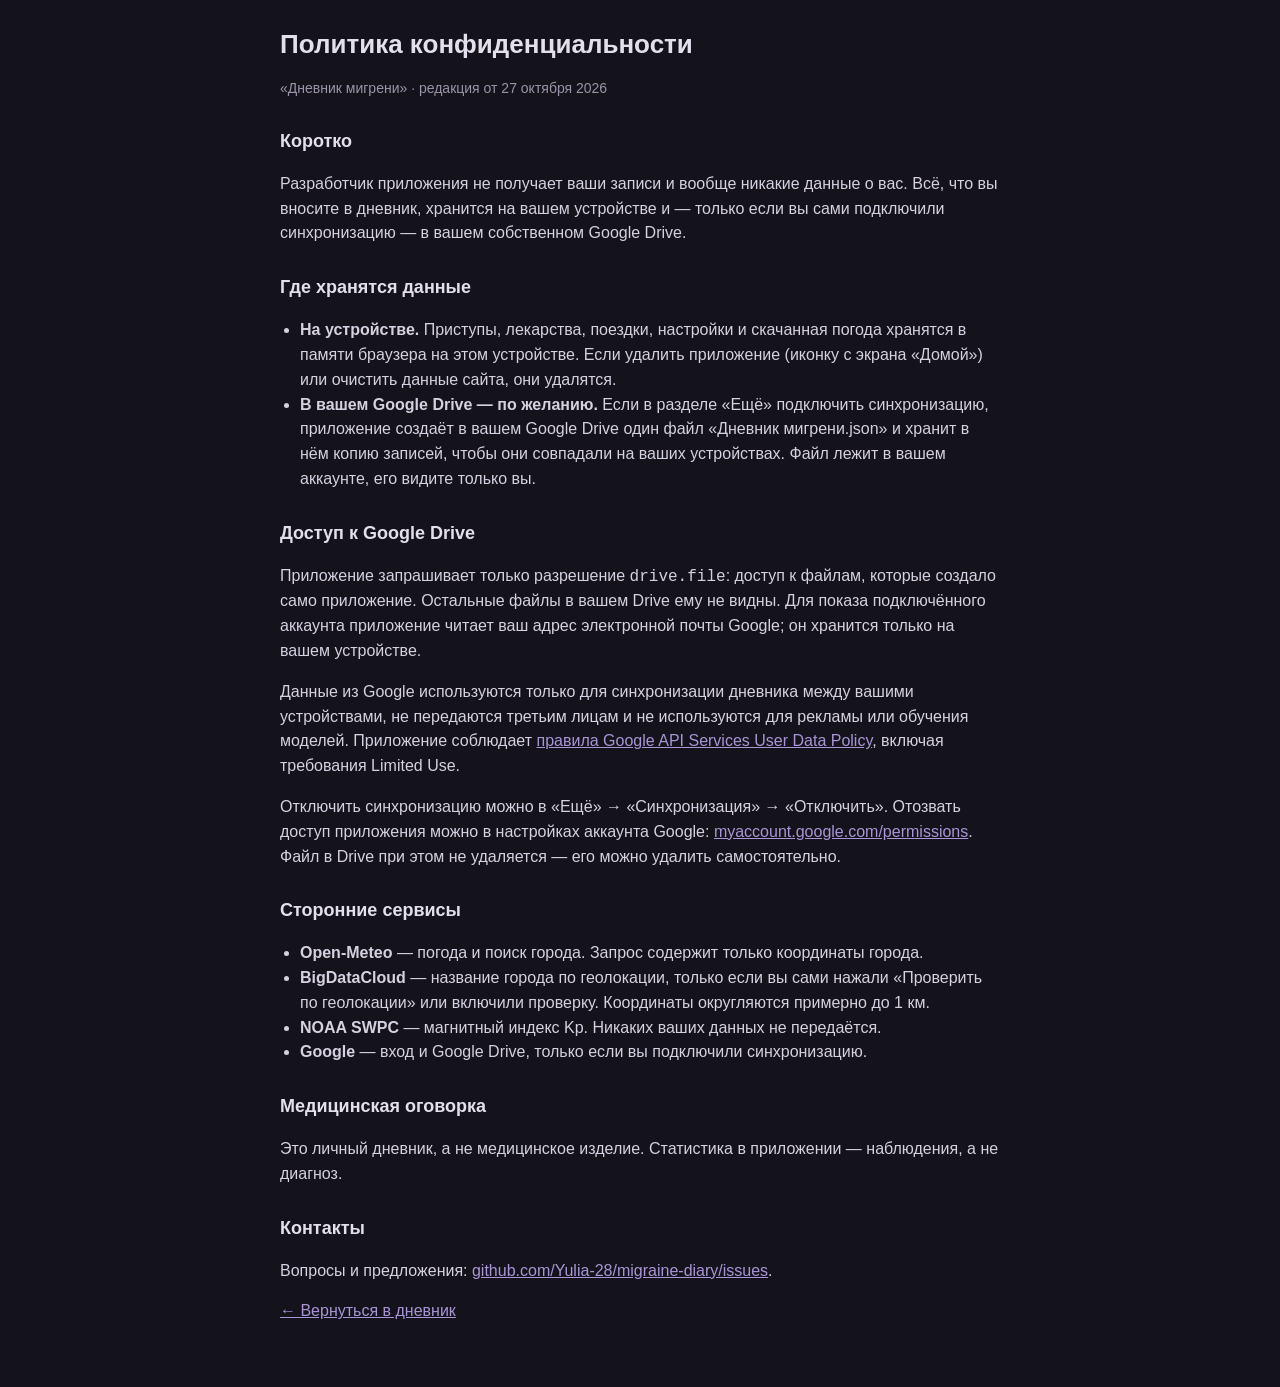
==== privacy.html @ 316d4855 "Release 2026-10-27 23:11 (app.9620841b.js) Co-Authored-By: Claude Opus 5.5 <noreply@anthropic.com>" ====
<!doctype html><html lang="ru"><head><meta charset="utf-8"><meta name="viewport" content="width=device-width, initial-scale=1, viewport-fit=cover"><meta name="theme-color" content="#14131b"><link rel="icon" type="image/png" href="icons/icon-192.png"><title>Политика конфиденциальности — Дневник мигрени</title><style>:root{color-scheme:dark}body{margin:0;background:#14131b;color:#e4dfec;font:16px/1.55 -apple-system,BlinkMacSystemFont,Segoe UI,Roboto,sans-serif}main{max-width:720px;margin:0 auto;padding:calc(24px + env(safe-area-inset-top)) 16px 48px}h1{font-size:26px;margin:0 0 4px}h2{font-size:18px;margin:28px 0 8px}p,li{color:#d6d0e0}.muted{color:#9a93ab;font-size:14px}a{color:#a995d6}ul{padding-left:20px}</style></head><body><main><h1>Политика конфиденциальности</h1><p class="muted">«Дневник мигрени» · редакция от 27 октября 2026</p><h2>Коротко</h2><p>Разработчик приложения не получает ваши записи и вообще никакие данные о вас. Всё, что вы вносите в дневник, хранится на вашем устройстве и — только если вы сами подключили синхронизацию — в вашем собственном Google Drive.</p><h2>Где хранятся данные</h2><ul><li><b>На устройстве.</b> Приступы, лекарства, поездки, настройки и скачанная погода хранятся в памяти браузера на этом устройстве. Если удалить приложение (иконку с экрана «Домой») или очистить данные сайта, они удалятся.</li><li><b>В вашем Google Drive — по желанию.</b> Если в разделе «Ещё» подключить синхронизацию, приложение создаёт в вашем Google Drive один файл «Дневник мигрени.json» и хранит в нём копию записей, чтобы они совпадали на ваших устройствах. Файл лежит в вашем аккаунте, его видите только вы.</li></ul><h2>Доступ к Google Drive</h2><p>Приложение запрашивает только разрешение <code>drive.file</code>: доступ к файлам, которые создало само приложение. Остальные файлы в вашем Drive ему не видны. Для показа подключённого аккаунта приложение читает ваш адрес электронной почты Google; он хранится только на вашем устройстве.</p><p>Данные из Google используются только для синхронизации дневника между вашими устройствами, не передаются третьим лицам и не используются для рекламы или обучения моделей. Приложение соблюдает <a href="https://developers.google.com/terms/api-services-user-data-policy" target="_blank" rel="noopener">правила Google API Services User Data Policy</a>, включая требования Limited Use.</p><p>Отключить синхронизацию можно в «Ещё» → «Синхронизация» → «Отключить». Отозвать доступ приложения можно в настройках аккаунта Google: <a href="https://myaccount.google.com/permissions" target="_blank" rel="noopener">myaccount.google.com/permissions</a>. Файл в Drive при этом не удаляется — его можно удалить самостоятельно.</p><h2>Сторонние сервисы</h2><ul><li><b>Open-Meteo</b> — погода и поиск города. Запрос содержит только координаты города.</li><li><b>BigDataCloud</b> — название города по геолокации, только если вы сами нажали «Проверить по геолокации» или включили проверку. Координаты округляются примерно до 1 км.</li><li><b>NOAA SWPC</b> — магнитный индекс Kp. Никаких ваших данных не передаётся.</li><li><b>Google</b> — вход и Google Drive, только если вы подключили синхронизацию.</li></ul><h2>Медицинская оговорка</h2><p>Это личный дневник, а не медицинское изделие. Статистика в приложении — наблюдения, а не диагноз.</p><h2>Контакты</h2><p>Вопросы и предложения: <a href="https://github.com/Yulia-28/migraine-diary/issues" target="_blank" rel="noopener">github.com/Yulia-28/migraine-diary/issues</a>.</p><p><a href="./">← Вернуться в дневник</a></p></main></body></html>
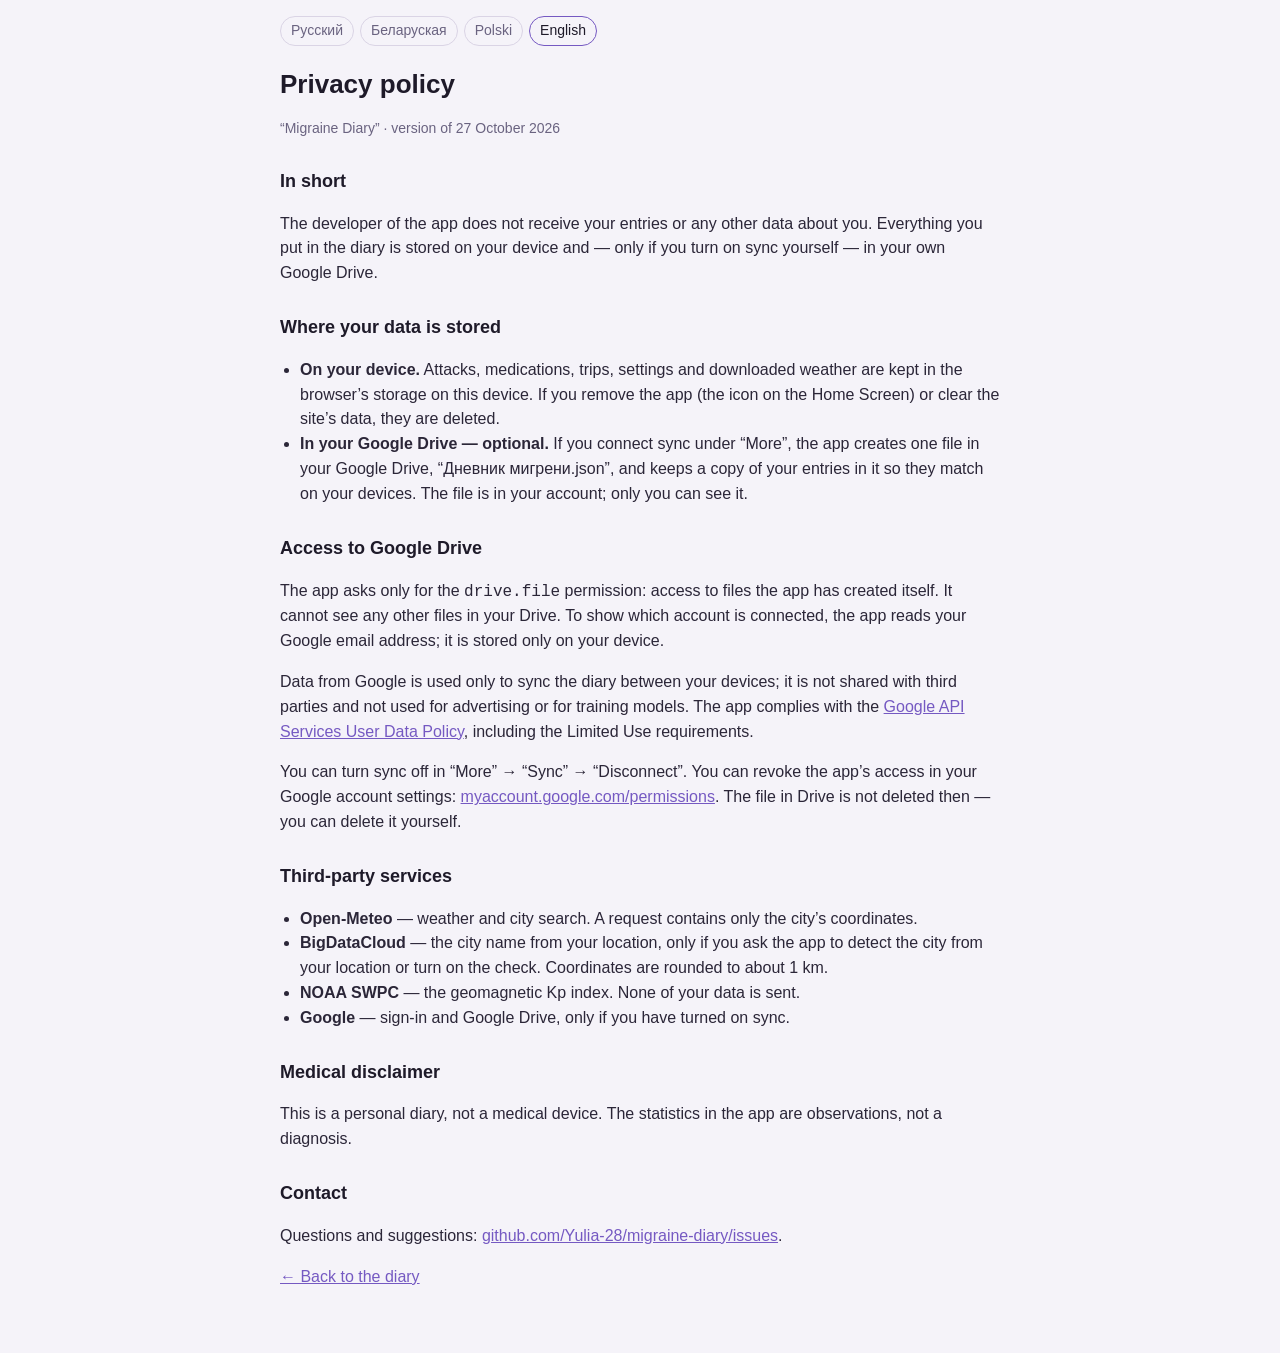
==== commit d88548d8: "Release 2026-10-30 13:15 (app.ea357f31.js) Co-Authored-By: Claude Opus 5.5 <noreply@anthropic.com>" ====
--- a/privacy.html
+++ b/privacy.html
@@ -1 +1,22 @@
-<!doctype html><html lang="ru"><head><meta charset="utf-8"><meta name="viewport" content="width=device-width, initial-scale=1, viewport-fit=cover"><meta name="theme-color" content="#14131b"><link rel="icon" type="image/png" href="icons/icon-192.png"><title>Политика конфиденциальности — Дневник мигрени</title><style>:root{color-scheme:dark}body{margin:0;background:#14131b;color:#e4dfec;font:16px/1.55 -apple-system,BlinkMacSystemFont,Segoe UI,Roboto,sans-serif}main{max-width:720px;margin:0 auto;padding:calc(24px + env(safe-area-inset-top)) 16px 48px}h1{font-size:26px;margin:0 0 4px}h2{font-size:18px;margin:28px 0 8px}p,li{color:#d6d0e0}.muted{color:#9a93ab;font-size:14px}a{color:#a995d6}ul{padding-left:20px}</style></head><body><main><h1>Политика конфиденциальности</h1><p class="muted">«Дневник мигрени» · редакция от 27 октября 2026</p><h2>Коротко</h2><p>Разработчик приложения не получает ваши записи и вообще никакие данные о вас. Всё, что вы вносите в дневник, хранится на вашем устройстве и — только если вы сами подключили синхронизацию — в вашем собственном Google Drive.</p><h2>Где хранятся данные</h2><ul><li><b>На устройстве.</b> Приступы, лекарства, поездки, настройки и скачанная погода хранятся в памяти браузера на этом устройстве. Если удалить приложение (иконку с экрана «Домой») или очистить данные сайта, они удалятся.</li><li><b>В вашем Google Drive — по желанию.</b> Если в разделе «Ещё» подключить синхронизацию, приложение создаёт в вашем Google Drive один файл «Дневник мигрени.json» и хранит в нём копию записей, чтобы они совпадали на ваших устройствах. Файл лежит в вашем аккаунте, его видите только вы.</li></ul><h2>Доступ к Google Drive</h2><p>Приложение запрашивает только разрешение <code>drive.file</code>: доступ к файлам, которые создало само приложение. Остальные файлы в вашем Drive ему не видны. Для показа подключённого аккаунта приложение читает ваш адрес электронной почты Google; он хранится только на вашем устройстве.</p><p>Данные из Google используются только для синхронизации дневника между вашими устройствами, не передаются третьим лицам и не используются для рекламы или обучения моделей. Приложение соблюдает <a href="https://developers.google.com/terms/api-services-user-data-policy" target="_blank" rel="noopener">правила Google API Services User Data Policy</a>, включая требования Limited Use.</p><p>Отключить синхронизацию можно в «Ещё» → «Синхронизация» → «Отключить». Отозвать доступ приложения можно в настройках аккаунта Google: <a href="https://myaccount.google.com/permissions" target="_blank" rel="noopener">myaccount.google.com/permissions</a>. Файл в Drive при этом не удаляется — его можно удалить самостоятельно.</p><h2>Сторонние сервисы</h2><ul><li><b>Open-Meteo</b> — погода и поиск города. Запрос содержит только координаты города.</li><li><b>BigDataCloud</b> — название города по геолокации, только если вы сами нажали «Проверить по геолокации» или включили проверку. Координаты округляются примерно до 1 км.</li><li><b>NOAA SWPC</b> — магнитный индекс Kp. Никаких ваших данных не передаётся.</li><li><b>Google</b> — вход и Google Drive, только если вы подключили синхронизацию.</li></ul><h2>Медицинская оговорка</h2><p>Это личный дневник, а не медицинское изделие. Статистика в приложении — наблюдения, а не диагноз.</p><h2>Контакты</h2><p>Вопросы и предложения: <a href="https://github.com/Yulia-28/migraine-diary/issues" target="_blank" rel="noopener">github.com/Yulia-28/migraine-diary/issues</a>.</p><p><a href="./">← Вернуться в дневник</a></p></main></body></html>+<!doctype html><html lang="ru"><head><meta charset="utf-8"><meta name="viewport" content="width=device-width, initial-scale=1, viewport-fit=cover"><meta name="theme-color" content="#14131b"><link rel="icon" type="image/png" href="icons/icon-192.png"><title>Политика конфиденциальности — Дневник мигрени</title><script>+ (function () {+ var t = 'system';+ try { t = localStorage.getItem('migraine.theme') || 'system'; } catch (e) {}+ var light = t === 'light' || (t !== 'dark' && matchMedia('(prefers-color-scheme: light)').matches);+ document.documentElement.setAttribute('data-theme', light ? 'light' : 'dark');+ document.querySelector('meta[name="theme-color"]').setAttribute('content', light ? '#f5f3f9' : '#14131b');+ })();+ </script><style>:root{color-scheme:dark;--bg: #14131b;--text: #e4dfec;--body: #d6d0e0;--muted: #9a93ab;--accent: #a995d6;--border: #353145}:root[data-theme=light]{color-scheme:light;--bg: #f5f3f9;--text: #1e1a29;--body: #2b2638;--muted: #6a6380;--accent: #7559c2;--border: #dad4e5}body{margin:0;background:var(--bg);color:var(--text);font:16px/1.55 -apple-system,BlinkMacSystemFont,Segoe UI,Roboto,sans-serif}main{max-width:720px;margin:0 auto;padding:calc(16px + env(safe-area-inset-top)) 16px 48px}.langs{display:flex;flex-wrap:wrap;gap:6px;margin:0 0 18px;font-size:14px}.langs a{text-decoration:none;color:var(--muted);border:1px solid var(--border);border-radius:999px;padding:3px 10px}.langs a.on{color:var(--text);border-color:var(--accent)}h1{font-size:26px;margin:0 0 4px}h2{font-size:18px;margin:28px 0 8px}p,li{color:var(--body)}.muted{color:var(--muted);font-size:14px}a{color:var(--accent)}ul{padding-left:20px}</style></head><body><main><nav class="langs"><a href="?lang=ru">Русский</a><a href="?lang=be">Беларуская</a><a href="?lang=pl">Polski</a><a href="?lang=en">English</a></nav><article lang="ru" data-title="Политика конфиденциальности — Дневник мигрени"><h1>Политика конфиденциальности</h1><p class="muted">«Дневник мигрени» · редакция от 27 октября 2026</p><h2>Коротко</h2><p>Разработчик приложения не получает ваши записи и вообще никакие данные о вас. Всё, что вы вносите в дневник, хранится на вашем устройстве и — только если вы сами подключили синхронизацию — в вашем собственном Google Drive.</p><h2>Где хранятся данные</h2><ul><li><b>На устройстве.</b> Приступы, лекарства, поездки, настройки и скачанная погода хранятся в памяти браузера на этом устройстве. Если удалить приложение (иконку с экрана «Домой») или очистить данные сайта, они удалятся.</li><li><b>В вашем Google Drive — по желанию.</b> Если в разделе «Ещё» подключить синхронизацию, приложение создаёт в вашем Google Drive один файл «Дневник мигрени.json» и хранит в нём копию записей, чтобы они совпадали на ваших устройствах. Файл лежит в вашем аккаунте, его видите только вы.</li></ul><h2>Доступ к Google Drive</h2><p>Приложение запрашивает только разрешение <code>drive.file</code>: доступ к файлам, которые создало само приложение. Остальные файлы в вашем Drive ему не видны. Для показа подключённого аккаунта приложение читает ваш адрес электронной почты Google; он хранится только на вашем устройстве.</p><p>Данные из Google используются только для синхронизации дневника между вашими устройствами, не передаются третьим лицам и не используются для рекламы или обучения моделей. Приложение соблюдает <a href="https://developers.google.com/terms/api-services-user-data-policy" target="_blank" rel="noopener">правила Google API Services User Data Policy</a>, включая требования Limited Use.</p><p>Отключить синхронизацию можно в «Ещё» → «Синхронизация» → «Отключить». Отозвать доступ приложения можно в настройках аккаунта Google: <a href="https://myaccount.google.com/permissions" target="_blank" rel="noopener">myaccount.google.com/permissions</a>. Файл в Drive при этом не удаляется — его можно удалить самостоятельно.</p><h2>Сторонние сервисы</h2><ul><li><b>Open-Meteo</b> — погода и поиск города. Запрос содержит только координаты города.</li><li><b>BigDataCloud</b> — название города по геолокации, только если вы сами нажали «Проверить по геолокации» или включили проверку. Координаты округляются примерно до 1 км.</li><li><b>NOAA SWPC</b> — магнитный индекс Kp. Никаких ваших данных не передаётся.</li><li><b>Google</b> — вход и Google Drive, только если вы подключили синхронизацию.</li></ul><h2>Медицинская оговорка</h2><p>Это личный дневник, а не медицинское изделие. Статистика в приложении — наблюдения, а не диагноз.</p><h2>Контакты</h2><p>Вопросы и предложения: <a href="https://github.com/Yulia-28/migraine-diary/issues" target="_blank" rel="noopener">github.com/Yulia-28/migraine-diary/issues</a>.</p><p><a href="./">← Вернуться в дневник</a></p></article><article lang="be" data-title="Палітыка канфідэнцыяльнасці — Дзённік мігрэні" hidden><h1>Палітыка канфідэнцыяльнасці</h1><p class="muted">«Дзённік мігрэні» · рэдакцыя ад 27 кастрычніка 2026</p><h2>Коратка</h2><p>Распрацоўшчык праграмы не атрымлівае вашы запісы і наогул ніякіх даных пра вас. Усё, што вы ўносіце ў дзённік, захоўваецца на вашай прыладзе і — толькі калі вы самі падключылі сінхранізацыю — у вашым уласным Google Drive.</p><h2>Дзе захоўваюцца даныя</h2><ul><li><b>На прыладзе.</b> Прыступы, лекі, паездкі, налады і спампаванае надвор’е захоўваюцца ў памяці браўзера на гэтай прыладзе. Калі выдаліць праграму (значок з экрана «Дадому») або ачысціць даныя сайта, яны выдаляцца.</li><li><b>У вашым Google Drive — па жаданні.</b> Калі ў раздзеле «Яшчэ» падключыць сінхранізацыю, праграма стварае ў вашым Google Drive адзін файл «Дневник мигрени.json» і захоўвае ў ім копію запісаў, каб яны супадалі на вашых прыладах. Файл ляжыць у вашым акаўнце, яго бачыце толькі вы.</li></ul><h2>Доступ да Google Drive</h2><p>Праграма запытвае толькі дазвол <code>drive.file</code>: доступ да файлаў, якія стварыла сама праграма. Астатнія файлы ў вашым Drive ёй не бачныя. Каб паказаць падключаны акаўнт, праграма чытае ваш адрас электроннай пошты Google; ён захоўваецца толькі на вашай прыладзе.</p><p>Даныя з Google выкарыстоўваюцца толькі для сінхранізацыі дзённіка паміж вашымі прыладамі, не перадаюцца трэцім асобам і не выкарыстоўваюцца для рэкламы або навучання мадэляў. Праграма выконвае <a href="https://developers.google.com/terms/api-services-user-data-policy" target="_blank" rel="noopener">правілы Google API Services User Data Policy</a>, у тым ліку патрабаванні Limited Use.</p><p>Адключыць сінхранізацыю можна ў «Яшчэ» → «Сінхранізацыя» → «Адключыць». Адклікаць доступ праграмы можна ў наладах акаўнта Google: <a href="https://myaccount.google.com/permissions" target="_blank" rel="noopener">myaccount.google.com/permissions</a>. Файл у Drive пры гэтым не выдаляецца — яго можна выдаліць самастойна.</p><h2>Іншыя сэрвісы</h2><ul><li><b>Open-Meteo</b> — надвор’е і пошук горада. Запыт змяшчае толькі каардынаты горада.</li><li><b>BigDataCloud</b> — назва горада па геалакацыі, толькі калі вы самі папрасілі вызначыць горад па геалакацыі або ўключылі праверку. Каардынаты акругляюцца прыкладна да 1 км.</li><li><b>NOAA SWPC</b> — магнітны індэкс Kp. Ніякіх вашых даных не перадаецца.</li><li><b>Google</b> — уваход і Google Drive, толькі калі вы падключылі сінхранізацыю.</li></ul><h2>Медыцынская агаворка</h2><p>Гэта асабісты дзённік, а не медыцынскі выраб. Статыстыка ў праграме — назіранні, а не дыягназ.</p><h2>Кантакты</h2><p>Пытанні і прапановы: <a href="https://github.com/Yulia-28/migraine-diary/issues" target="_blank" rel="noopener">github.com/Yulia-28/migraine-diary/issues</a>.</p><p><a href="./">← Вярнуцца ў дзённік</a></p></article><article lang="pl" data-title="Polityka prywatności — Dziennik migreny" hidden><h1>Polityka prywatności</h1><p class="muted">„Dziennik migreny” · wersja z 27 października 2026</p><h2>W skrócie</h2><p>Twórca aplikacji nie otrzymuje Twoich wpisów ani żadnych innych danych o Tobie. Wszystko, co wpisujesz do dziennika, jest przechowywane na Twoim urządzeniu i — tylko jeśli sam(a) włączysz synchronizację — na Twoim własnym Google Drive.</p><h2>Gdzie są przechowywane dane</h2><ul><li><b>Na urządzeniu.</b> Ataki, leki, wyjazdy, ustawienia i pobrana pogoda są przechowywane w pamięci przeglądarki na tym urządzeniu. Jeśli usuniesz aplikację (ikonę z ekranu początkowego) albo wyczyścisz dane witryny, zostaną usunięte.</li><li><b>Na Twoim Google Drive — opcjonalnie.</b> Jeśli w zakładce „Więcej” włączysz synchronizację, aplikacja tworzy na Twoim Google Drive jeden plik „Дневник мигрени.json” i przechowuje w nim kopię wpisów, aby były takie same na Twoich urządzeniach. Plik znajduje się na Twoim koncie i widzisz go tylko Ty.</li></ul><h2>Dostęp do Google Drive</h2><p>Aplikacja prosi tylko o uprawnienie <code>drive.file</code>: dostęp do plików, które sama utworzyła. Pozostałe pliki na Twoim Drive są dla niej niewidoczne. Aby pokazać połączone konto, aplikacja odczytuje Twój adres e-mail Google; jest on przechowywany tylko na Twoim urządzeniu.</p><p>Dane z Google są używane wyłącznie do synchronizacji dziennika między Twoimi urządzeniami, nie są przekazywane osobom trzecim i nie są wykorzystywane do reklam ani trenowania modeli. Aplikacja przestrzega <a href="https://developers.google.com/terms/api-services-user-data-policy" target="_blank" rel="noopener">zasad Google API Services User Data Policy</a>, w tym wymagań Limited Use.</p><p>Synchronizację możesz wyłączyć w „Więcej” → „Synchronizacja” → „Odłącz”. Dostęp aplikacji możesz cofnąć w ustawieniach konta Google: <a href="https://myaccount.google.com/permissions" target="_blank" rel="noopener">myaccount.google.com/permissions</a>. Plik na Drive nie jest wtedy usuwany — możesz go usunąć samodzielnie.</p><h2>Usługi zewnętrzne</h2><ul><li><b>Open-Meteo</b> — pogoda i wyszukiwanie miasta. Zapytanie zawiera tylko współrzędne miasta.</li><li><b>BigDataCloud</b> — nazwa miasta na podstawie lokalizacji, tylko jeśli sam(a) poprosisz o ustalenie miasta z lokalizacji albo włączysz sprawdzanie. Współrzędne są zaokrąglane do około 1 km.</li><li><b>NOAA SWPC</b> — indeks geomagnetyczny Kp. Żadne Twoje dane nie są przekazywane.</li><li><b>Google</b> — logowanie i Google Drive, tylko jeśli włączysz synchronizację.</li></ul><h2>Zastrzeżenie medyczne</h2><p>To osobisty dziennik, a nie wyrób medyczny. Statystyki w aplikacji to obserwacje, a nie diagnoza.</p><h2>Kontakt</h2><p>Pytania i sugestie: <a href="https://github.com/Yulia-28/migraine-diary/issues" target="_blank" rel="noopener">github.com/Yulia-28/migraine-diary/issues</a>.</p><p><a href="./">← Wróć do dziennika</a></p></article><article lang="en" data-title="Privacy policy — Migraine Diary" hidden><h1>Privacy policy</h1><p class="muted">“Migraine Diary” · version of 27 October 2026</p><h2>In short</h2><p>The developer of the app does not receive your entries or any other data about you. Everything you put in the diary is stored on your device and — only if you turn on sync yourself — in your own Google Drive.</p><h2>Where your data is stored</h2><ul><li><b>On your device.</b> Attacks, medications, trips, settings and downloaded weather are kept in the browser’s storage on this device. If you remove the app (the icon on the Home Screen) or clear the site’s data, they are deleted.</li><li><b>In your Google Drive — optional.</b> If you connect sync under “More”, the app creates one file in your Google Drive, “Дневник мигрени.json”, and keeps a copy of your entries in it so they match on your devices. The file is in your account; only you can see it.</li></ul><h2>Access to Google Drive</h2><p>The app asks only for the <code>drive.file</code> permission: access to files the app has created itself. It cannot see any other files in your Drive. To show which account is connected, the app reads your Google email address; it is stored only on your device.</p><p>Data from Google is used only to sync the diary between your devices; it is not shared with third parties and not used for advertising or for training models. The app complies with the <a href="https://developers.google.com/terms/api-services-user-data-policy" target="_blank" rel="noopener">Google API Services User Data Policy</a>, including the Limited Use requirements.</p><p>You can turn sync off in “More” → “Sync” → “Disconnect”. You can revoke the app’s access in your Google account settings: <a href="https://myaccount.google.com/permissions" target="_blank" rel="noopener">myaccount.google.com/permissions</a>. The file in Drive is not deleted then — you can delete it yourself.</p><h2>Third-party services</h2><ul><li><b>Open-Meteo</b> — weather and city search. A request contains only the city’s coordinates.</li><li><b>BigDataCloud</b> — the city name from your location, only if you ask the app to detect the city from your location or turn on the check. Coordinates are rounded to about 1 km.</li><li><b>NOAA SWPC</b> — the geomagnetic Kp index. None of your data is sent.</li><li><b>Google</b> — sign-in and Google Drive, only if you have turned on sync.</li></ul><h2>Medical disclaimer</h2><p>This is a personal diary, not a medical device. The statistics in the app are observations, not a diagnosis.</p><h2>Contact</h2><p>Questions and suggestions: <a href="https://github.com/Yulia-28/migraine-diary/issues" target="_blank" rel="noopener">github.com/Yulia-28/migraine-diary/issues</a>.</p><p><a href="./">← Back to the diary</a></p></article></main><script>+ (function () {+ var codes = ['ru', 'be', 'pl', 'en'];+ var asked = new URLSearchParams(location.search).get('lang');+ var saved = null, diary = false;+ try { saved = localStorage.getItem('migraine.lang'); diary = !!localStorage.getItem('migraine.v1'); } catch (e) {}+ var phone = (navigator.language || '').slice(0, 2).toLowerCase();+ var code = codes.indexOf(asked) >= 0 ? asked : codes.indexOf(saved) >= 0 ? saved : diary ? 'ru' : codes.indexOf(phone) >= 0 ? phone : 'en';+ document.querySelectorAll('article[lang]').forEach(function (a) { a.hidden = a.lang !== code; });+ document.documentElement.lang = code;+ document.title = document.querySelector('article[lang="' + code + '"]').getAttribute('data-title');+ document.querySelectorAll('.langs a').forEach(function (l) { l.classList.toggle('on', l.getAttribute('href') === '?lang=' + code); });+ })();+ </script></body></html>
